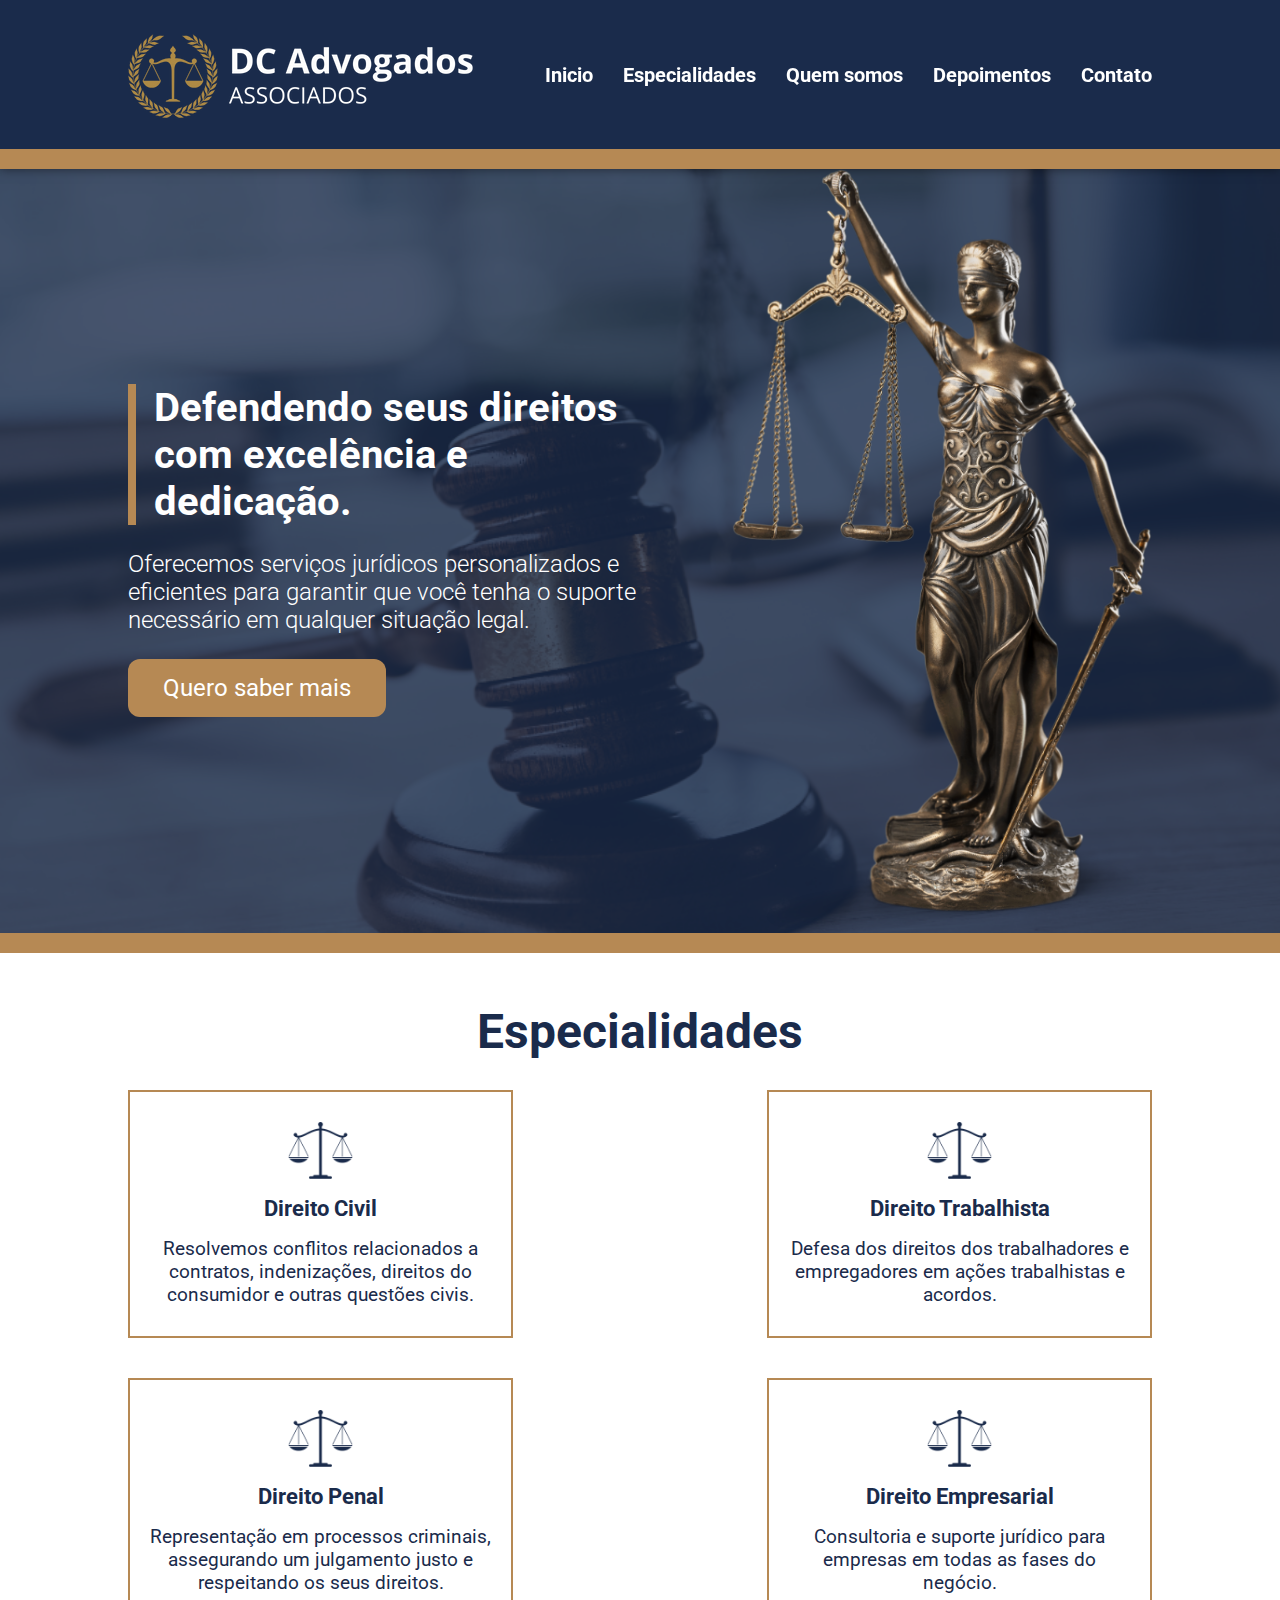
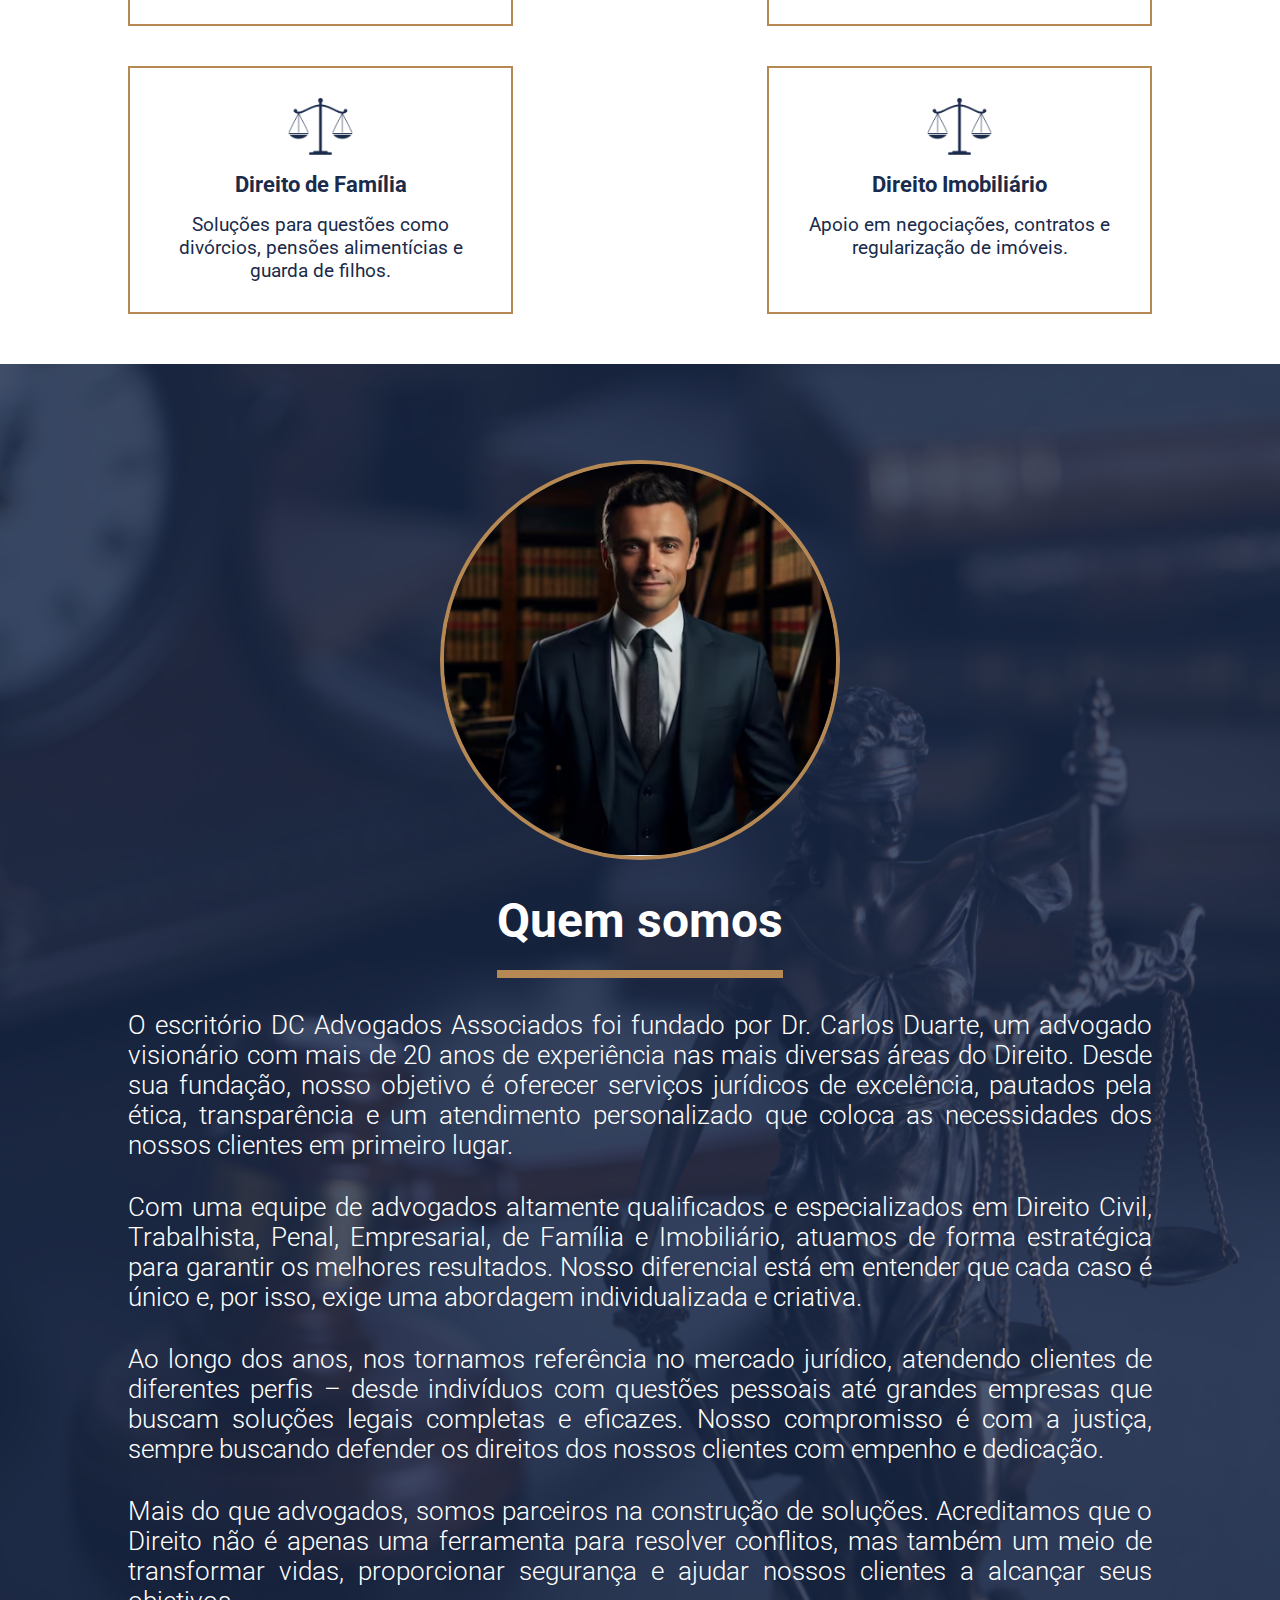
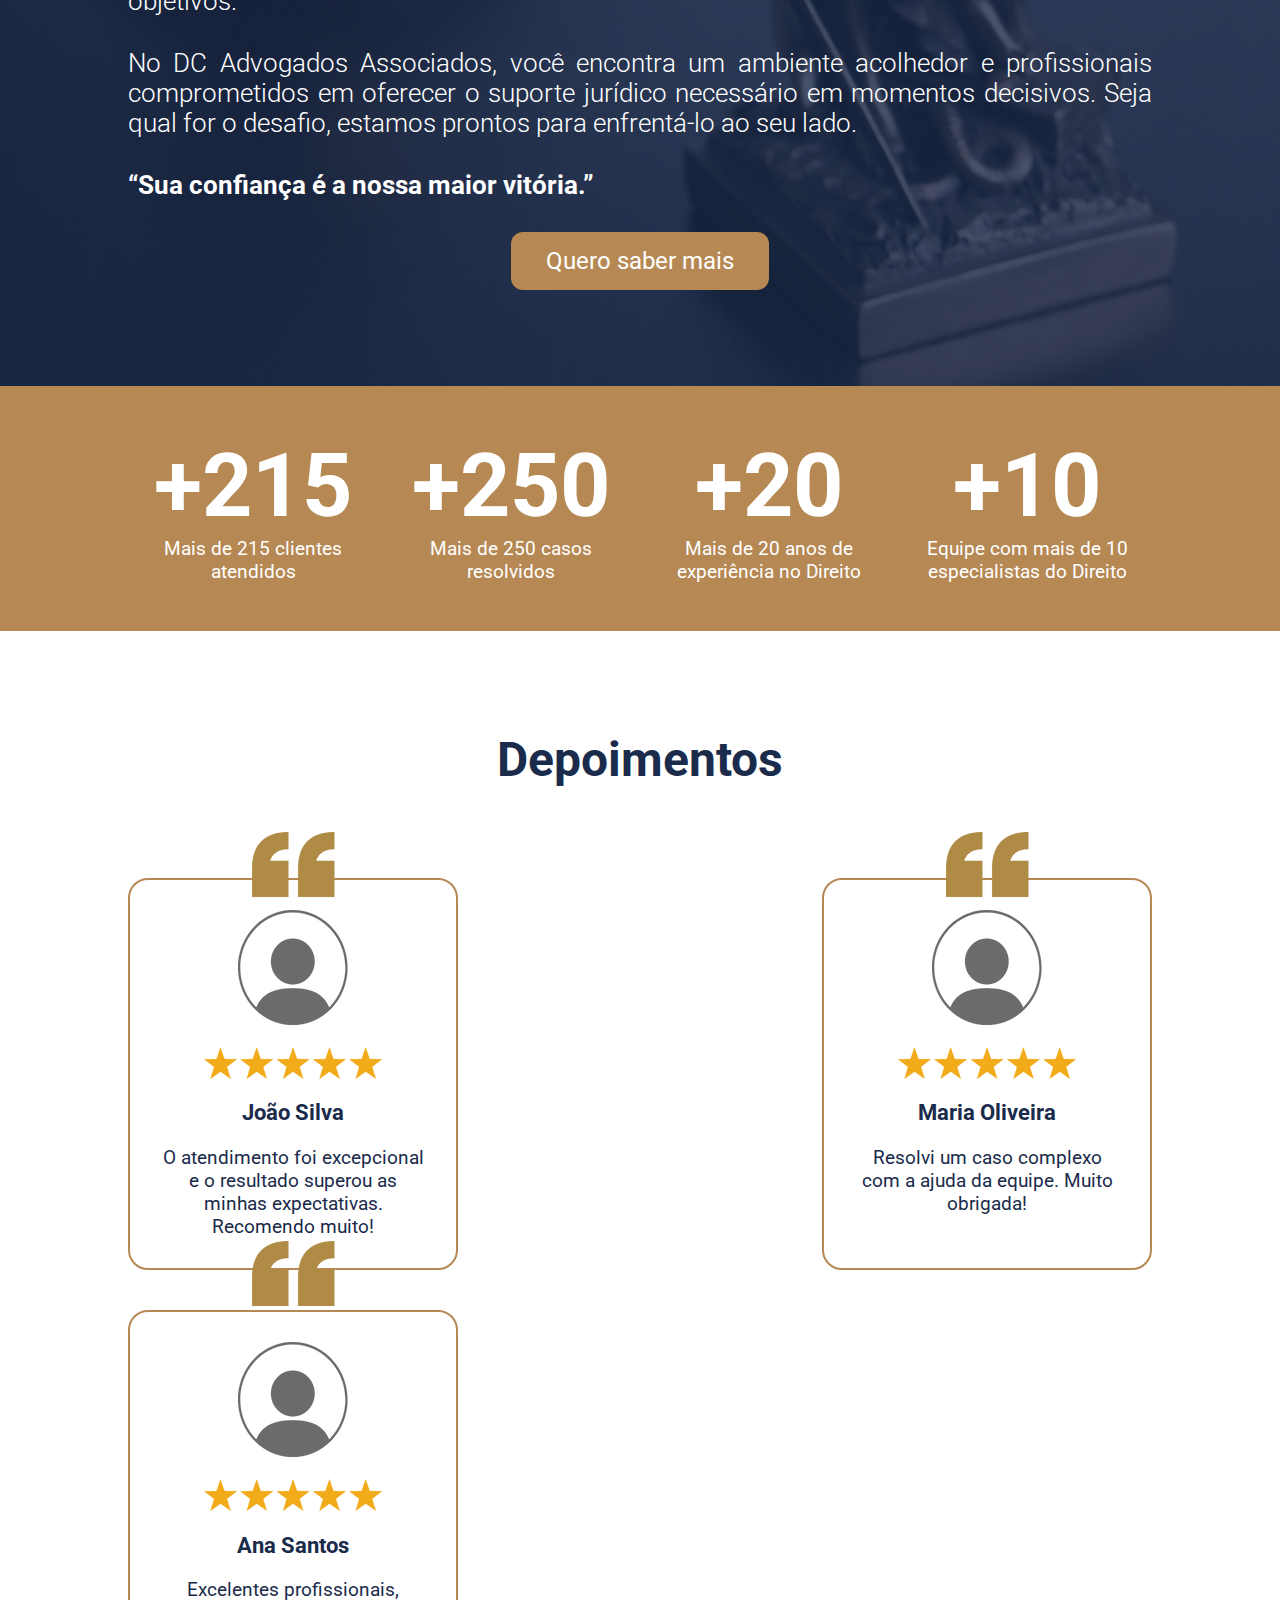
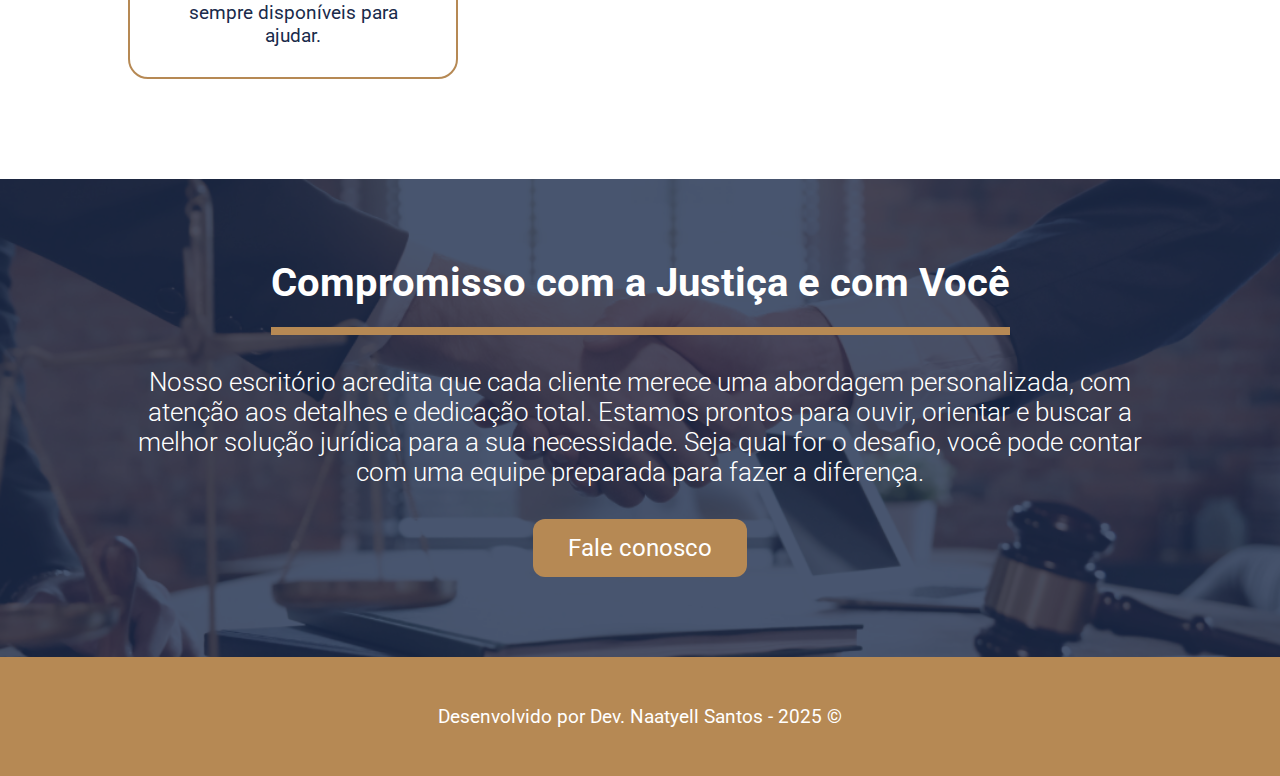
==== index.html @ a54e4b60 "meu primeiro commit" ====
<!DOCTYPE html>
<html lang="pt-BR">
  <head>
    <meta charset="UTF-8" />
    <meta name="viewport" content="width=device-width, initial-scale=1.0" />
    <title>DC Advogados Associados</title>
    <link rel="preconnect" href="https://fonts.googleapis.com" />
    <link rel="preconnect" href="https://fonts.gstatic.com" crossorigin />
    <link
      href="https://fonts.googleapis.com/css2?family=Roboto:ital,wght@0,100..900;1,100..900&display=swap"
      rel="stylesheet"
    />
    <link rel="stylesheet" href="style.css" />
  </head>
  <body>
    <div class="container-global">
      <!-- header - cabeçalho -->
      <header>
        <div class="header-container">
          <img src="./assets/logo.png" alt="logomarca" />
          <nav>
            <ul>
              <li><a href="#banner">Inicio</a></li>
              <li><a href="#especialidades">Especialidades</a></li>
              <li><a href="#foto-advogado">Quem somos</a></li>
              <li><a href="#depoimentos">Depoimentos</a></li>
              <li><a href="./pages/contato/index.html">Contato</a></li>
            </ul>
          </nav>
        </div>
      </header>

      <!-- banner -->

      <section class="container-section-banner" id="banner">
        <div class="container-div-banner">
          <div class="container-content-banner">
            <h1 class="title">
              Defendendo seus direitos com excelência e dedicação.
            </h1>
            <p class="description">
              Oferecemos serviços jurídicos personalizados e eficientes para
              garantir que você tenha o suporte necessário em qualquer situação
              legal.
            </p>
            <a href="#" class="btn-whatsapp">Quero saber mais</a>
          </div>
          <img
            id="image-justice"
            src="./assets/justica.png"
            alt="estatua justiça"
          />
        </div>
      </section>

      <!-- Especialidades -->

      <section class="container-section-specialties" id="especialidades">
        <div class="container-div-specialties">
          <h2 id="title-specialties">Especialidades</h2>
          <div class="container-cards-specialties">
            <div class="cards">
              <img src="./assets/balanca.png" alt="balanca" />
              <h3>Direito Civil</h3>
              <p>
                Resolvemos conflitos relacionados a contratos, indenizações,
                direitos do consumidor e outras questões civis.
              </p>
            </div>
            <div class="cards">
              <img src="./assets/balanca.png" alt="balanca" />
              <h3>Direito Trabalhista</h3>
              <p>
                Defesa dos direitos dos trabalhadores e empregadores em ações
                trabalhistas e acordos.
              </p>
            </div>
            <div class="cards">
              <img src="./assets/balanca.png" alt="balanca" />
              <h3>Direito Penal</h3>
              <p>
                Representação em processos criminais, assegurando um julgamento
                justo e respeitando os seus direitos.
              </p>
            </div>
            <div class="cards">
              <img src="./assets/balanca.png" alt="balanca" />
              <h3>Direito Empresarial</h3>
              <p>
                Consultoria e suporte jurídico para empresas em todas as fases
                do negócio.
              </p>
            </div>
            <div class="cards">
              <img src="./assets/balanca.png" alt="balanca" />
              <h3>Direito de Família</h3>
              <p>
                Soluções para questões como divórcios, pensões alimentícias e
                guarda de filhos.
              </p>
            </div>
            <div class="cards">
              <img src="./assets/balanca.png" alt="balanca" />
              <h3>Direito Imobiliário</h3>
              <p>Apoio em negociações, contratos e regularização de imóveis.</p>
            </div>
          </div>
        </div>
      </section>

      <!-- Quem somos -->

      <section class="container-section-about-us">
        <div class="container-div-about-us">
          <img src="assets/advogado.png" alt="advogado" id="foto-advogado" />
          <h2>Quem somos</h2>
          <p>
            O escritório DC Advogados Associados foi fundado por Dr. Carlos
            Duarte, um advogado visionário com mais de 20 anos de experiência
            nas mais diversas áreas do Direito. Desde sua fundação, nosso
            objetivo é oferecer serviços jurídicos de excelência, pautados pela
            ética, transparência e um atendimento personalizado que coloca as
            necessidades dos nossos clientes em primeiro lugar.
          </p>
          <p>
            Com uma equipe de advogados altamente qualificados e especializados
            em Direito Civil, Trabalhista, Penal, Empresarial, de Família e
            Imobiliário, atuamos de forma estratégica para garantir os melhores
            resultados. Nosso diferencial está em entender que cada caso é único
            e, por isso, exige uma abordagem individualizada e criativa.
          </p>
          <p>
            Ao longo dos anos, nos tornamos referência no mercado jurídico,
            atendendo clientes de diferentes perfis – desde indivíduos com
            questões pessoais até grandes empresas que buscam soluções legais
            completas e eficazes. Nosso compromisso é com a justiça, sempre
            buscando defender os direitos dos nossos clientes com empenho e
            dedicação.
          </p>
          <p>
            Mais do que advogados, somos parceiros na construção de soluções.
            Acreditamos que o Direito não é apenas uma ferramenta para resolver
            conflitos, mas também um meio de transformar vidas, proporcionar
            segurança e ajudar nossos clientes a alcançar seus objetivos.
          </p>
          <p>
            No DC Advogados Associados, você encontra um ambiente acolhedor e
            profissionais comprometidos em oferecer o suporte jurídico
            necessário em momentos decisivos. Seja qual for o desafio, estamos
            prontos para enfrentá-lo ao seu lado.
          </p>
          <p id="ultima-frase">“Sua confiança é a nossa maior vitória.”</p>
          <a href="#" class="btn-whatsapp">Quero saber mais</a>
        </div>
      </section>

      <!-- números -->

      <section class="container-section-numbers">
        <div class="container-div-numbers">
          <div class="cards-numbers">
            <h3>+215</h3>
            <p>Mais de 215 clientes atendidos</p>
          </div>

          <div class="cards-numbers">
            <h3>+250</h3>
            <p>Mais de 250 casos resolvidos</p>
          </div>

          <div class="cards-numbers">
            <h3>+20</h3>
            <p>Mais de 20 anos de experiência no Direito</p>
          </div>

          <div class="cards-numbers">
            <h3>+10</h3>
            <p>Equipe com mais de 10 especialistas do Direito</p>
          </div>
        </div>
      </section>

      <!-- Depoimentos -->

      <section class="container-section-testimonials" id="depoimentos">
        <div class="container-div-testimonials">
          <h2>Depoimentos</h2>
          <div class="container-cards-testimonials">
            <div class="card-testimonials">
              <img src="assets/aspas.png" alt="aspas" class="aspas" />
              <img src="assets/usuario.png" alt="usuário" />
              <img src="assets/estrelas.png" alt="estrelas" />
              <h3>João Silva</h3>
              <p>
                O atendimento foi excepcional e o resultado superou as minhas
                expectativas. Recomendo muito!
              </p>
            </div>

            <div class="card-testimonials">
              <img src="assets/aspas.png" alt="aspas" class="aspas" />
              <img src="assets/usuario.png" alt="usuário" />
              <img src="assets/estrelas.png" alt="estrelas" />
              <h3>Maria Oliveira</h3>
              <p>
                Resolvi um caso complexo com a ajuda da equipe. Muito obrigada!
              </p>
            </div>

            <div class="card-testimonials">
              <img src="assets/aspas.png" alt="aspas" class="aspas" />
              <img src="assets/usuario.png" alt="usuário" />
              <img src="assets/estrelas.png" alt="estrelas" />
              <h3>Ana Santos</h3>
              <p>Excelentes profissionais, sempre disponíveis para ajudar.</p>
            </div>
          </div>
        </div>
      </section>

      <!-- Ultimo banner -->

      <section class="container-section-last-banner">
        <div class="container-div-last-banner">
          <h2>Compromisso com a Justiça e com Você</h2>
          <p>
            Nosso escritório acredita que cada cliente merece uma abordagem
            personalizada, com atenção aos detalhes e dedicação total. Estamos
            prontos para ouvir, orientar e buscar a melhor solução jurídica para
            a sua necessidade. Seja qual for o desafio, você pode contar com uma
            equipe preparada para fazer a diferença.
          </p>
          <a href="#" class="btn-whatsapp">Fale conosco</a>
        </div>
      </section>

      <!-- Footer - rodapé -->

      <footer>
        <p>Desenvolvido por Dev. Naatyell Santos - 2025 ©</p>
      </footer>
    </div>
  </body>
</html>
---- style.css ----
* {
  margin: 0;
  padding: 0;
  box-sizing: border-box;
}

body {
  font-family: "Roboto", sans-serif;
}

/* header */

header {
  background-color: #1a2b4b;
  display: flex;
  justify-content: center;
  padding: 30px 0px;
  border-bottom: 20px solid #b68954;
  position: fixed;
  width: 100%;
  z-index: 99;
  top: 0;
  right: 0;
  left: 0;
box-shadow: 0 0 10px rgba(0, 0, 0, 0.5);
}

nav ul li a {
  color: white;
  text-decoration: none;
  font-size: 20px;
  font-weight: bold;
}

nav ul li a:hover {
  color: #b68954;
  border-top: 5px solid #b68954;
  border-bottom: 5px solid #b68954;
  padding: 8px 0px;
  transition: 0.4s ease;
}

nav ul {
  display: flex;
  gap: 30px;
  list-style: none;
}

.header-container {
  display: flex;
  flex-direction: row;
  justify-content: space-between;
  align-items: center;
  width: 80%;
}

/* banner */

.container-section-banner {
  background-image: url("./assets/banner1.png");
  display: flex;
  background-size: cover;
  justify-content: center;
  position: relative;
  border-bottom: 20px solid #b68954;
  padding-top: 169px;
}

.container-section-banner::before {
  content: "";
  width: 100%;
  height: 100%;
  background-color: rgba(26, 43, 75, 0.8);
  position: absolute;
  top: 0;
  left: 0;
  bottom: 0;
  right: 0;
}

.container-div-banner {
  display: flex;
  flex-direction: row;
  justify-content: space-between;
  align-items: center;
  width: 80%;
  z-index: 1;
}

.container-content-banner {
  display: flex;
  flex-direction: column;
  gap: 25px;
  width: 50%;
}

#image-justice {
  width: 420px;
}

.title {
  color: white;
  font-size: 40px;
  border-left: 8px solid #b68954;
  padding-left: 18px;
  font-weight: bold;
}

.description {
  font-size: 24px;
  color: white;
  font-weight: 300;
}

.btn-whatsapp {
  text-decoration: none;
  color: white;
  font-size: 24px;
  background-color: #b68954;
  padding: 15px 35px;
  border-radius: 12px;
  width: fit-content;
}

.btn-whatsapp:hover {
  background-color: #c5a179;
}

/* especialidades */

.container-section-specialties {
  display: flex;
  justify-content: center;
}

.container-div-specialties {
  width: 80%;
  display: flex;
  flex-direction: column;
  align-items: center;
  padding: 50px 0;
  gap: 30px;
}

#title-specialties {
  font-size: 3rem;
  color: #1a2b4b;
}

.container-cards-specialties {
  display: flex;
  flex-wrap: wrap;
  justify-content: space-between;
  gap: 40px;
}

.cards {
  width: 385px;
  border: 2px solid #b68954;
  display: flex;
  flex-direction: column;
  align-items: center;
  padding: 30px 20px;
  gap: 1rem;
}

.cards img {
  width: 65px;
}

.cards h3 {
  font-size: 1.4rem;
  color: #1a2b4b;
}

.cards p {
  text-align: center;
  font-size: 1.2rem;
  color: #1a2b4b;
}

/* Quem somos */

.container-section-about-us {
  background-image: url("./assets/banner-sobre-mim.png");
  display: flex;
  justify-content: center;
  padding: 6rem 0;
  background-size: cover;
  position: relative;
}

.container-section-about-us::before {
  content: "";
  width: 100%;
  height: 100%;
  background-color: rgba(26, 43, 75, 0.8);
  position: absolute;
  top: 0;
  left: 0;
  bottom: 0;
  right: 0;
}

.container-div-about-us {
  width: 80%;
  display: flex;
  flex-direction: column;
  align-items: center;
  gap: 2rem;
  z-index: 1;
}

.container-div-about-us img {
  width: 400px;
  height: 400px;
  border-radius: 100%;
  object-fit: cover;
  border: 4px solid #b68954;
}

.container-div-about-us h2 {
  font-size: 3rem;
  color: white;
  border-bottom: 8px solid #b68954;
  padding-bottom: 1.3rem;
}

.container-div-about-us p {
  font-size: 1.6rem;
  color: white;
  text-align: justify;
  font-weight: 300;
}

#ultima-frase {
  width: 100%;
  font-weight: bold;
}

/* números */

.container-section-numbers {
  background-color: #b68954;
  display: flex;
  justify-content: center;
  padding: 3rem 0;
}

.container-div-numbers {
  width: 80%;
  display: flex;
  justify-content: space-between;
  flex-wrap: wrap;
}

.cards-numbers {
  text-align: center;
  width: 250px;
}

.cards-numbers h3 {
  font-size: 5.5rem;
  color: white;
}

.cards-numbers p {
  font-size: 1.2rem;
  color: white;
}

/* Depoimentos */

.container-section-testimonials {
  display: flex;
  justify-content: center;
  padding: 6.25rem 0;
}

.container-div-testimonials {
  width: 80%;
  display: flex;
  flex-direction: column;
  align-items: center;
  gap: 40px;
}

.container-div-testimonials h2 {
  font-size: 3rem;
  color: #1a2b4b;
  margin-bottom: 50px;
}

.container-cards-testimonials {
  width: 100%;
  display: flex;
  justify-content: space-between;
  flex-wrap: wrap;
  gap: 40px;
  position: relative;
}

.card-testimonials {
  border: 2px solid #b68954;
  display: flex;
  flex-direction: column;
  align-items: center;
  width: 330px;
  gap: 1.3rem;
  padding: 30px;
  text-align: center;
  border-radius: 20px;
  position: relative;
}

.card-testimonials h3 {
  font-size: 1.4rem;
  color: #1a2b4b;
}

.card-testimonials p {
  font-size: 1.2rem;
  color: #1a2b4b;
}

.aspas {
  position: absolute;
  bottom: 370px;
}

/* ultimo banner */

.container-section-last-banner {
  background-image: url(./assets/banner-aperto-maos.png);
  background-size: cover;
  color: white;
  display: flex;
  justify-content: center;
  padding: 5rem 0;
  position: relative;
}

.container-section-last-banner:before {
  content: "";
  width: 100%;
  height: 100%;
  background-color: rgba(26, 43, 75, 0.8);
  position: absolute;
  top: 0;
  left: 0;
  bottom: 0;
  right: 0;
}

.container-div-last-banner {
  width: 80%;
  display: flex;
  flex-direction: column;
  align-items: center;
  gap: 2rem;
  z-index: 1;
}

.container-div-last-banner h2 {
  font-size: 2.5rem;
  font-weight: bold;
  border-bottom: 8px solid #b68954;
  padding-bottom: 1.3rem;
}

.container-div-last-banner p {
  text-align: center;
  font-size: 1.6rem;
  font-weight: 300;
}

/* footer */

footer {
  background-color: #b68954;
  color: white;
  padding: 3rem 0;
}

footer p {
  text-align: center;
  font-size: 1.2rem;
}
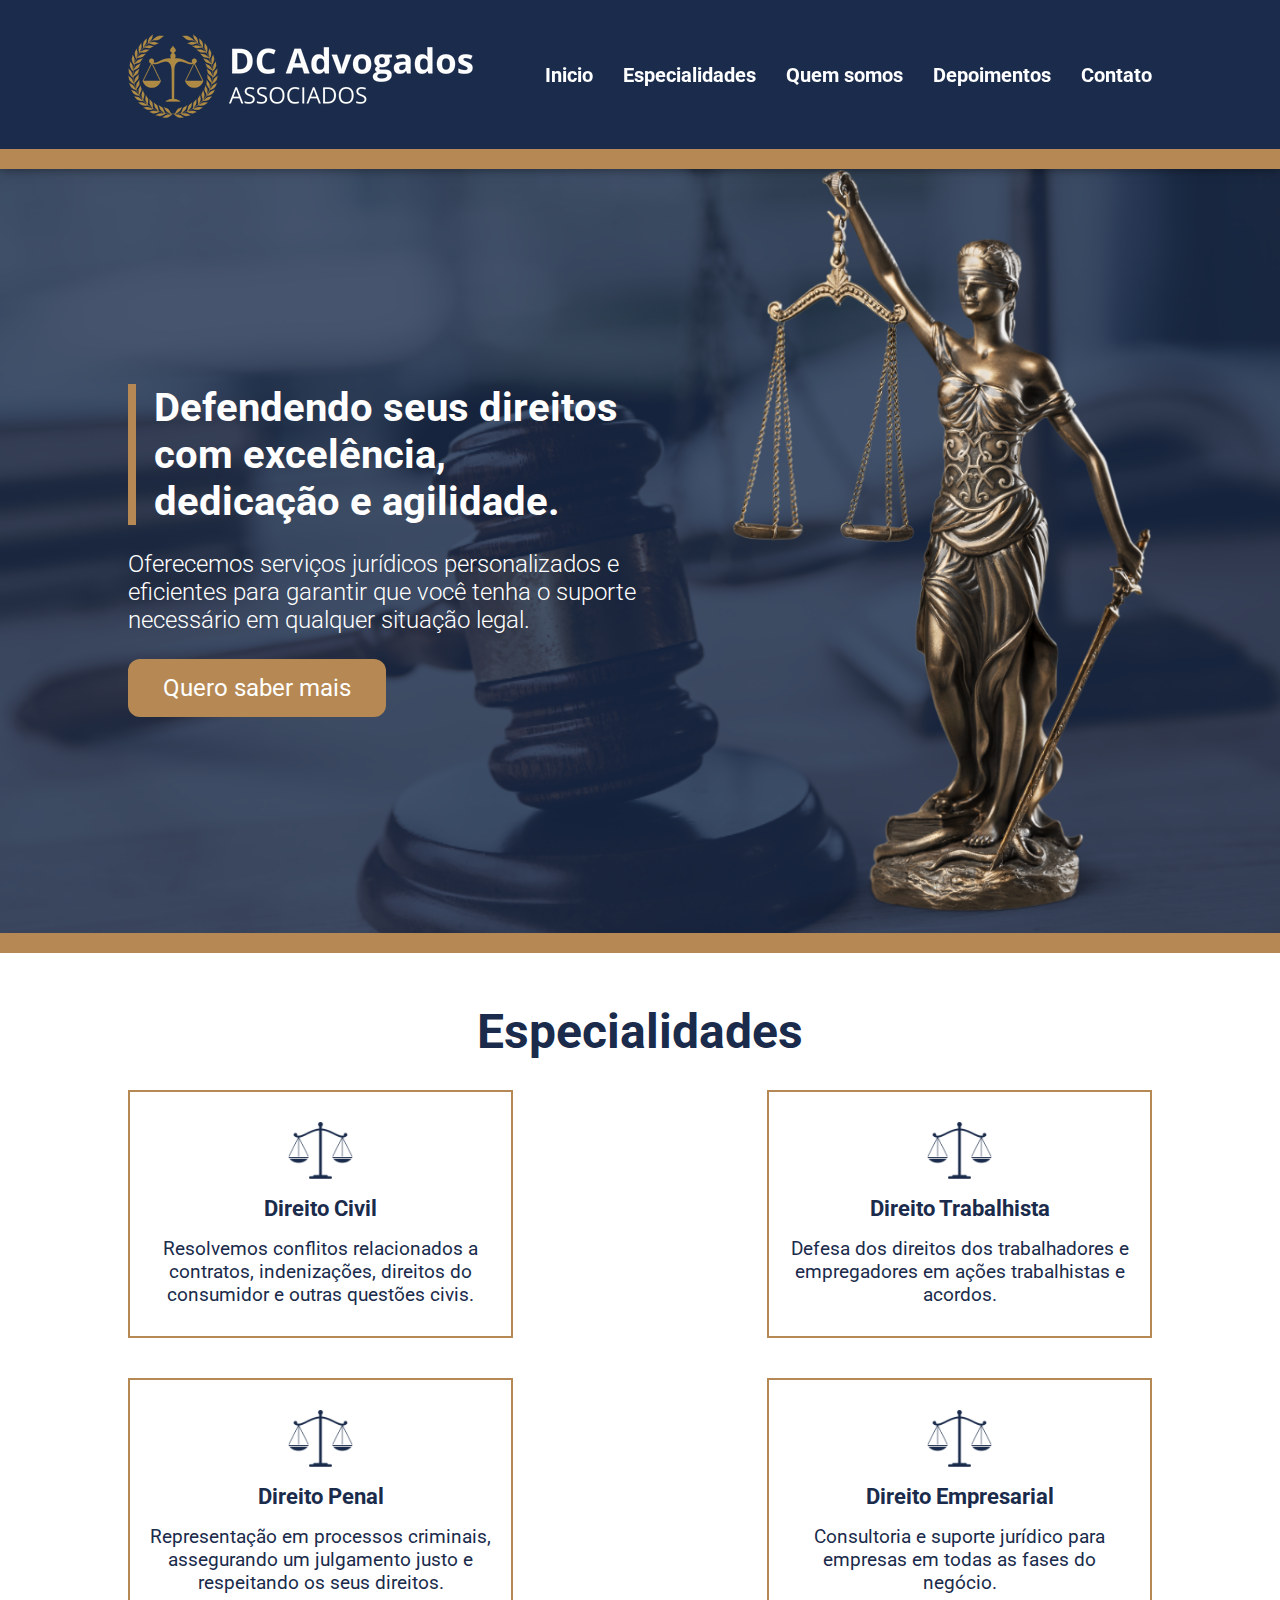
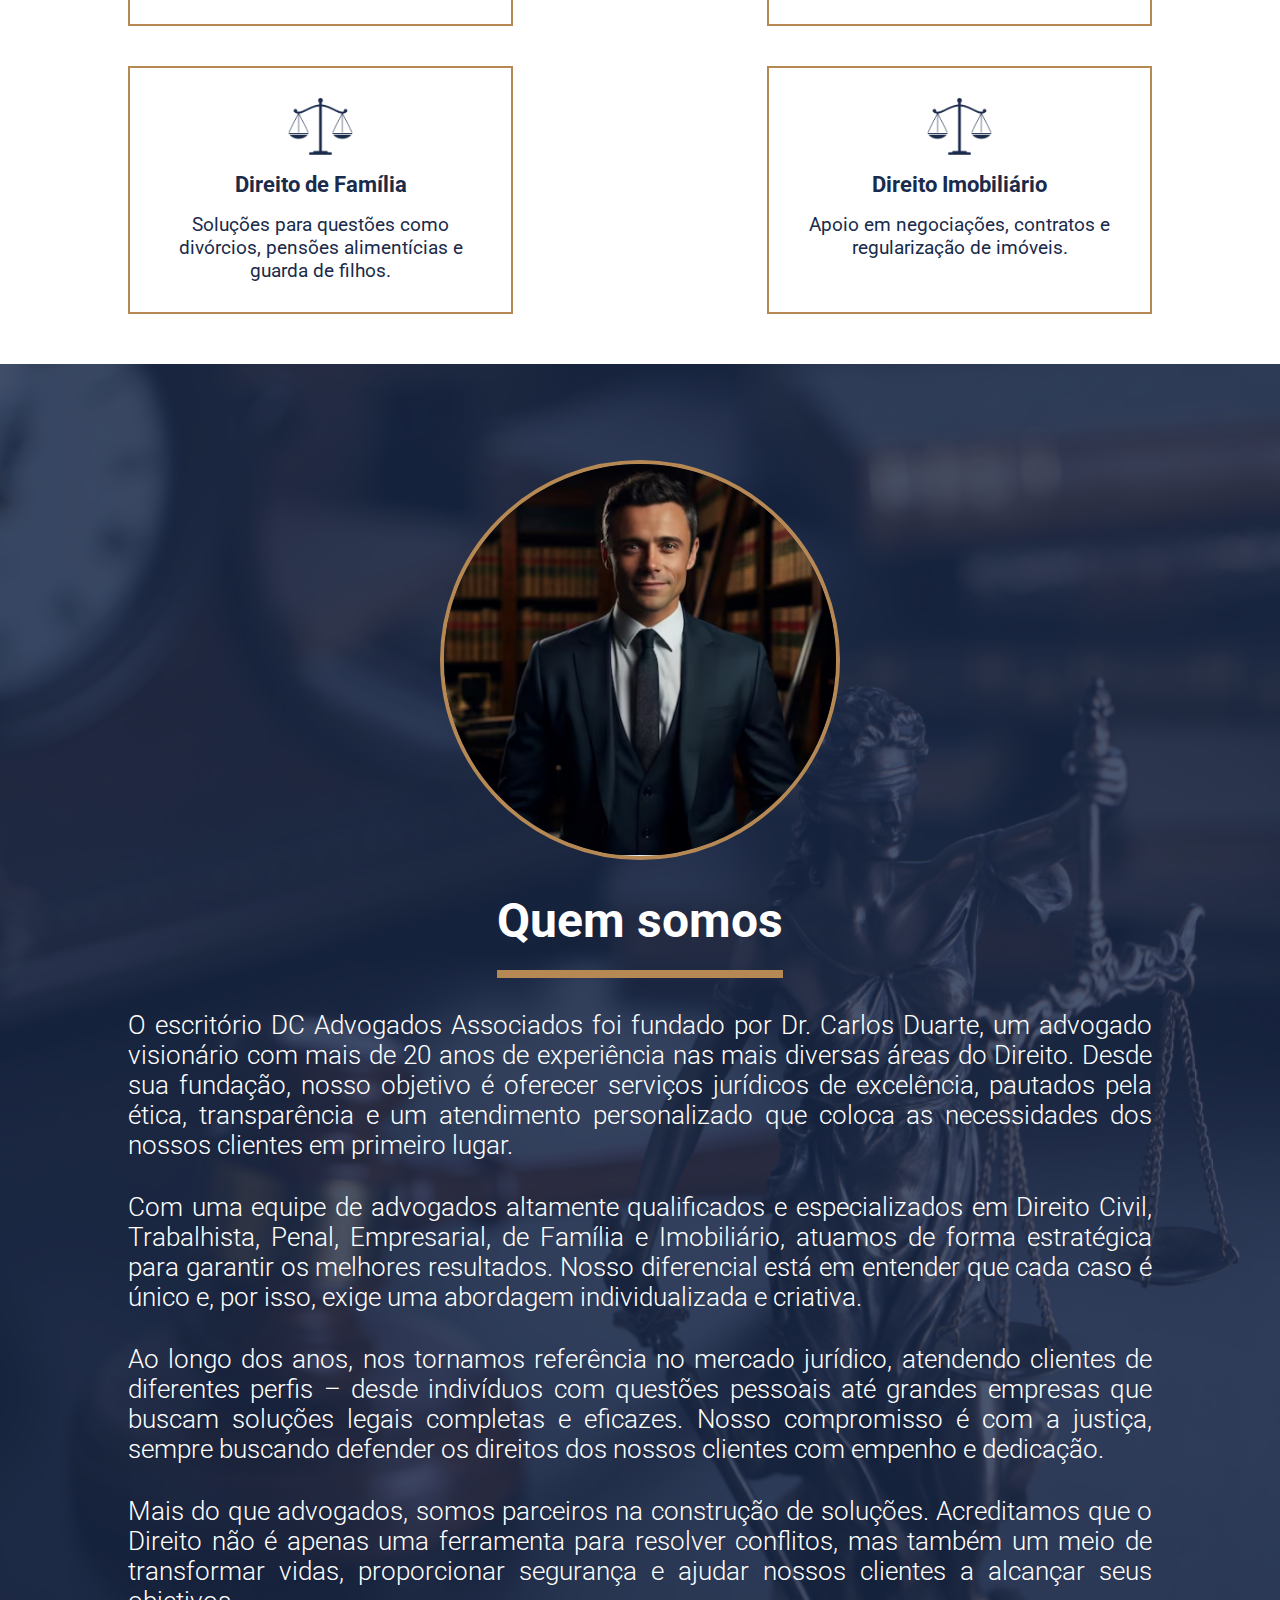
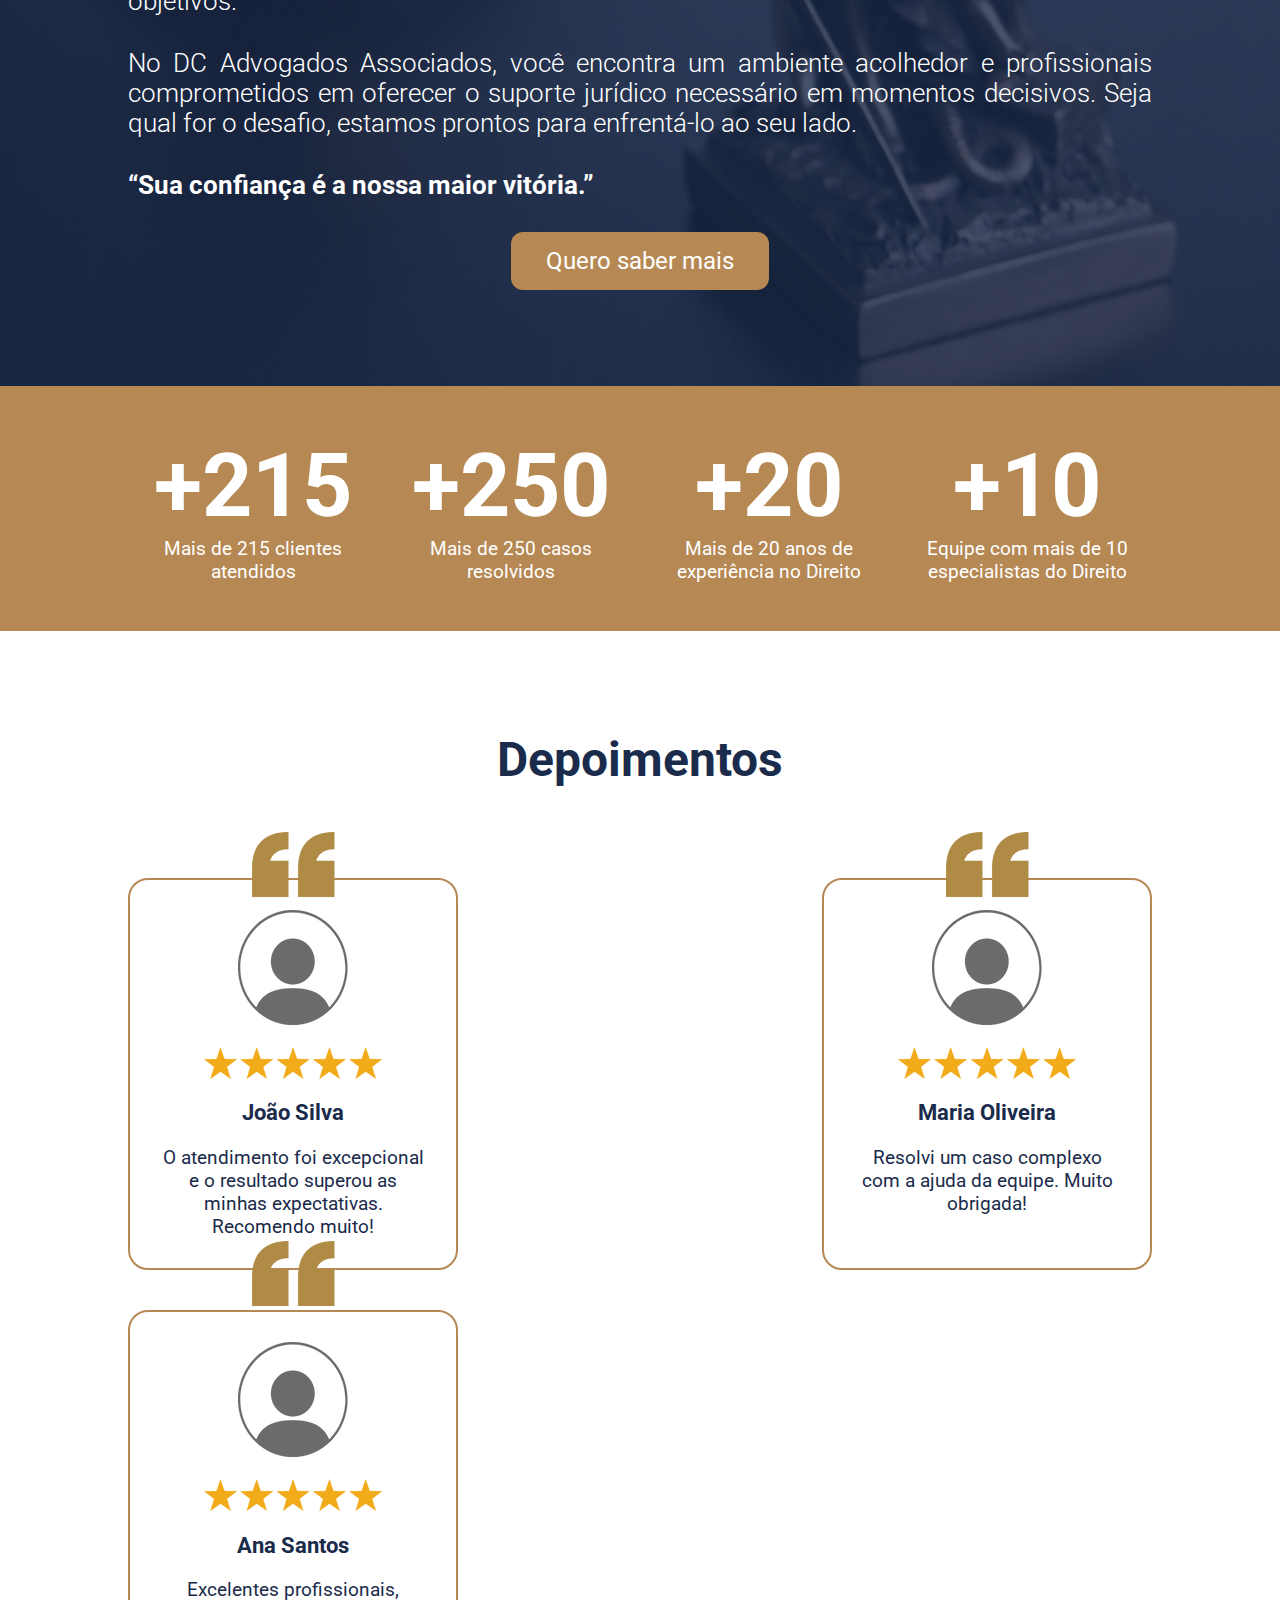
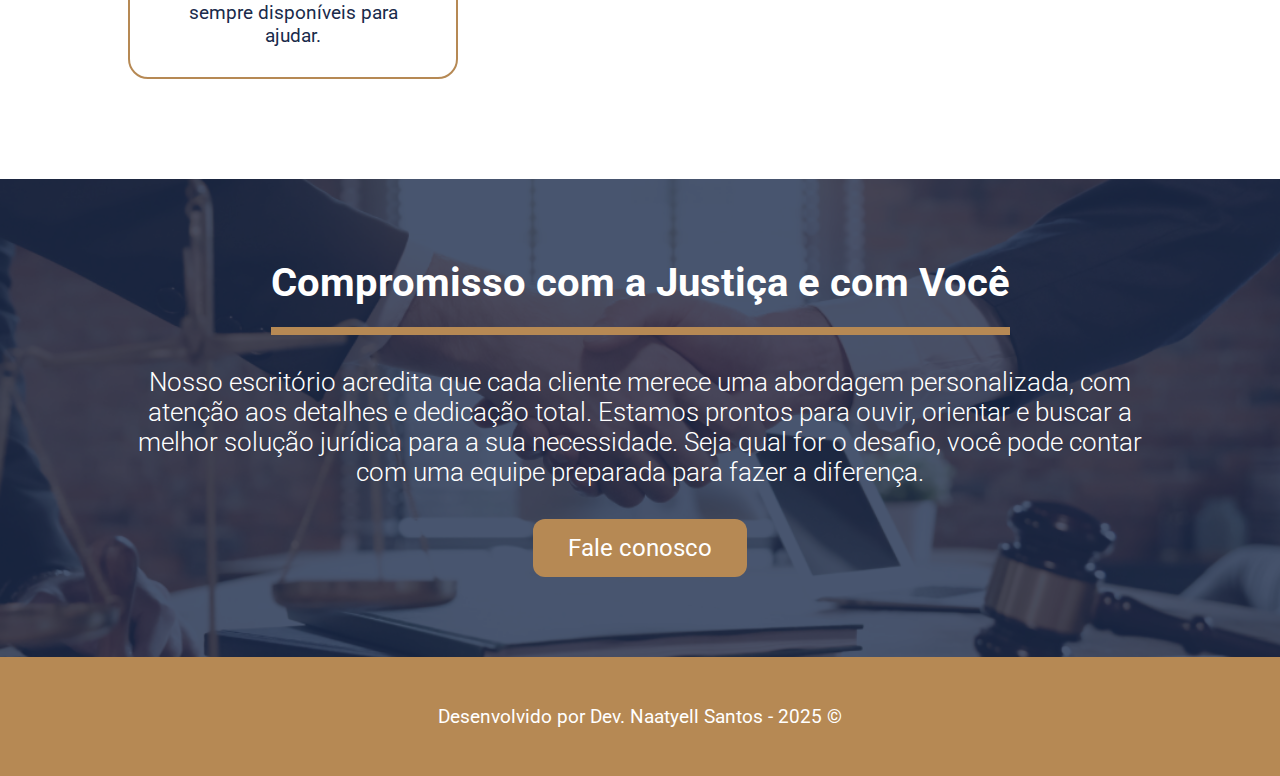
==== commit 9ddc8570: "alteração no título da pagina no banner principal" ====
--- a/index.html
+++ b/index.html
@@ -36,7 +36,7 @@
         <div class="container-div-banner">
           <div class="container-content-banner">
             <h1 class="title">
-              Defendendo seus direitos com excelência e dedicação.
+              Defendendo seus direitos com excelência, dedicação e agilidade.
             </h1>
             <p class="description">
               Oferecemos serviços jurídicos personalizados e eficientes para
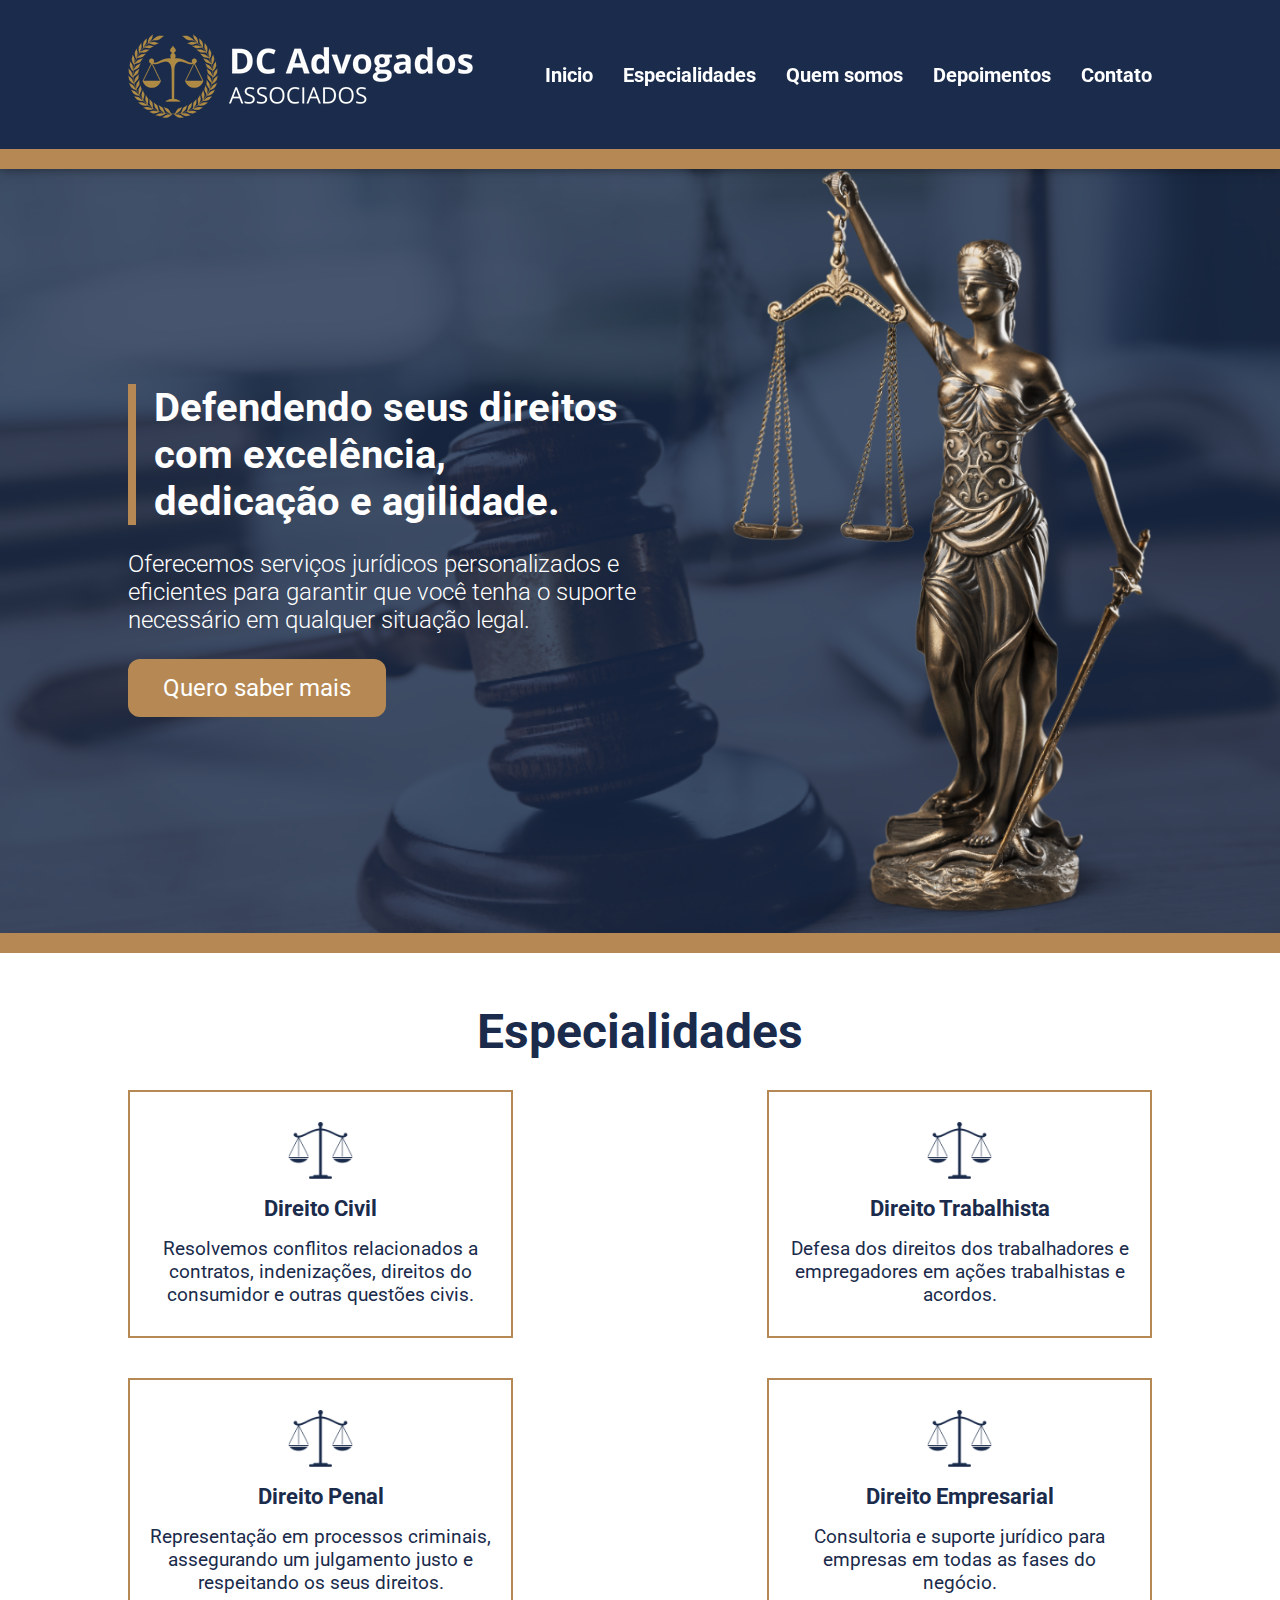
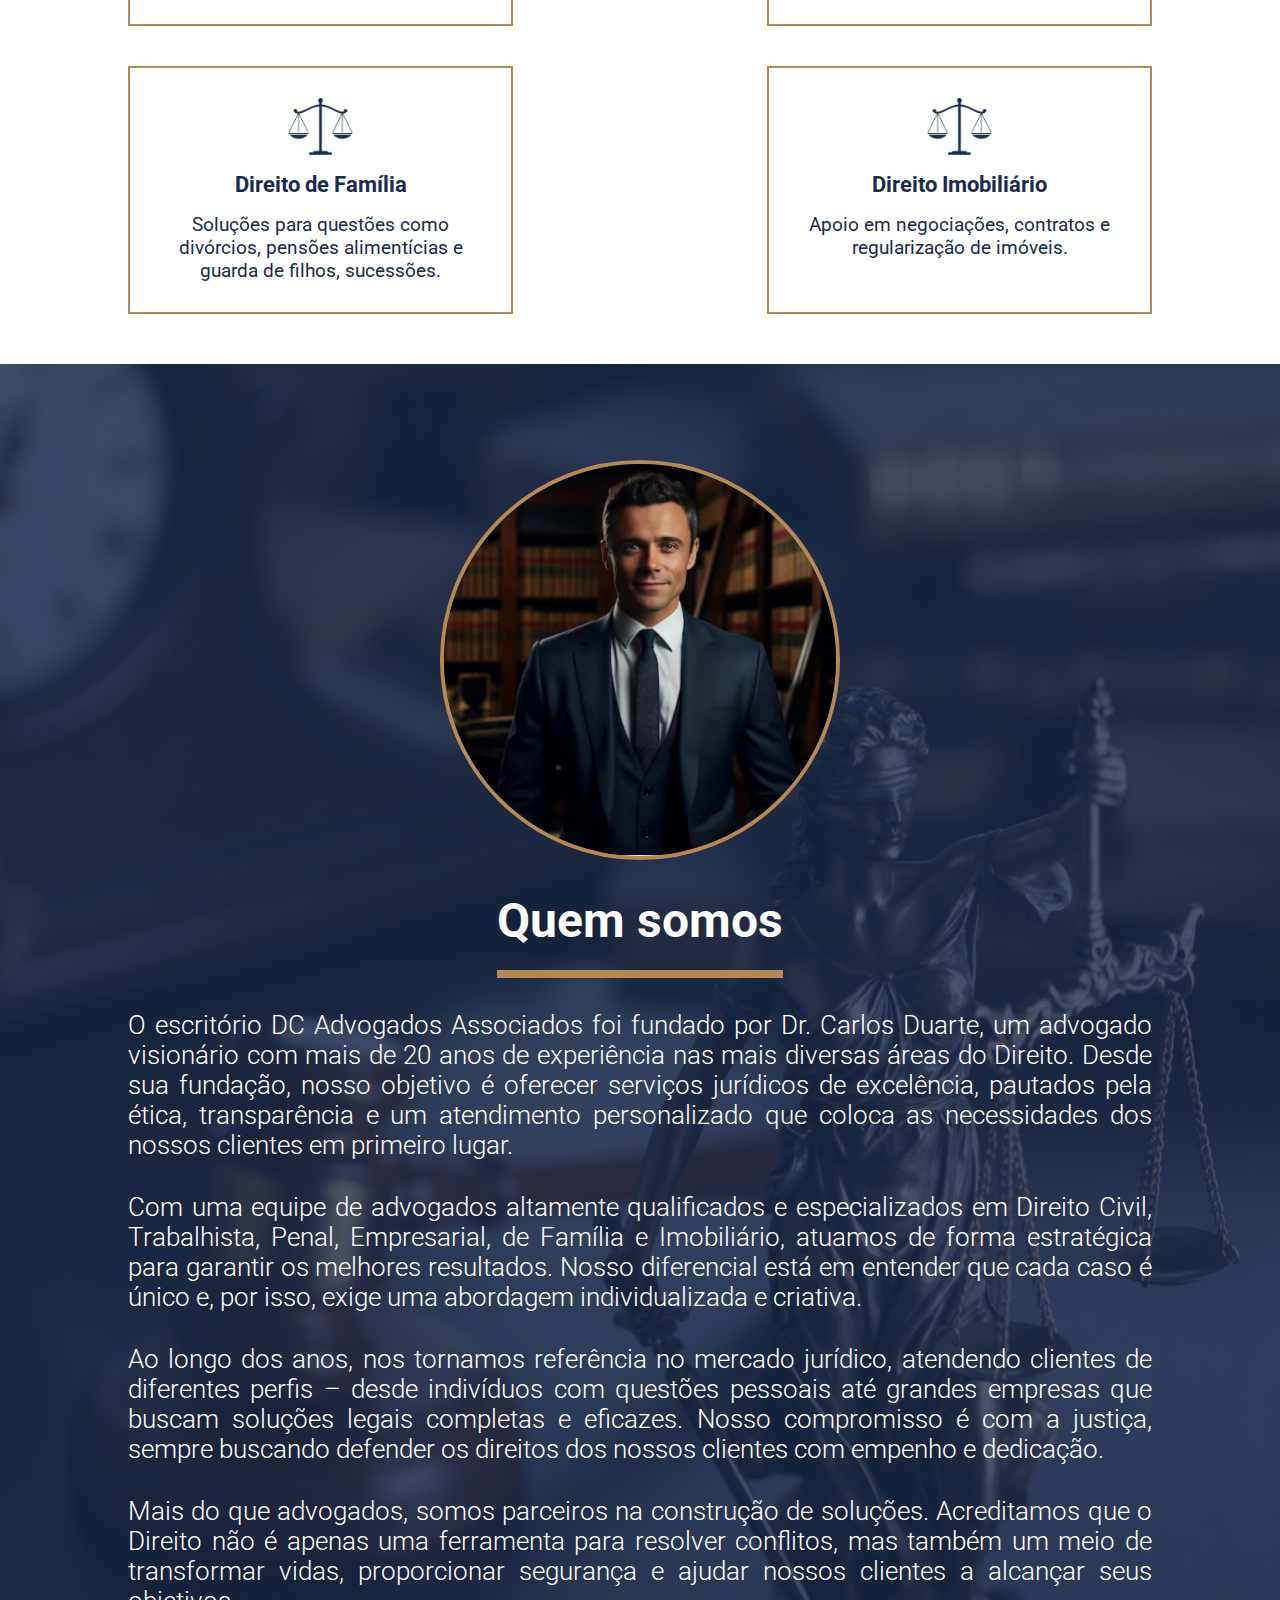
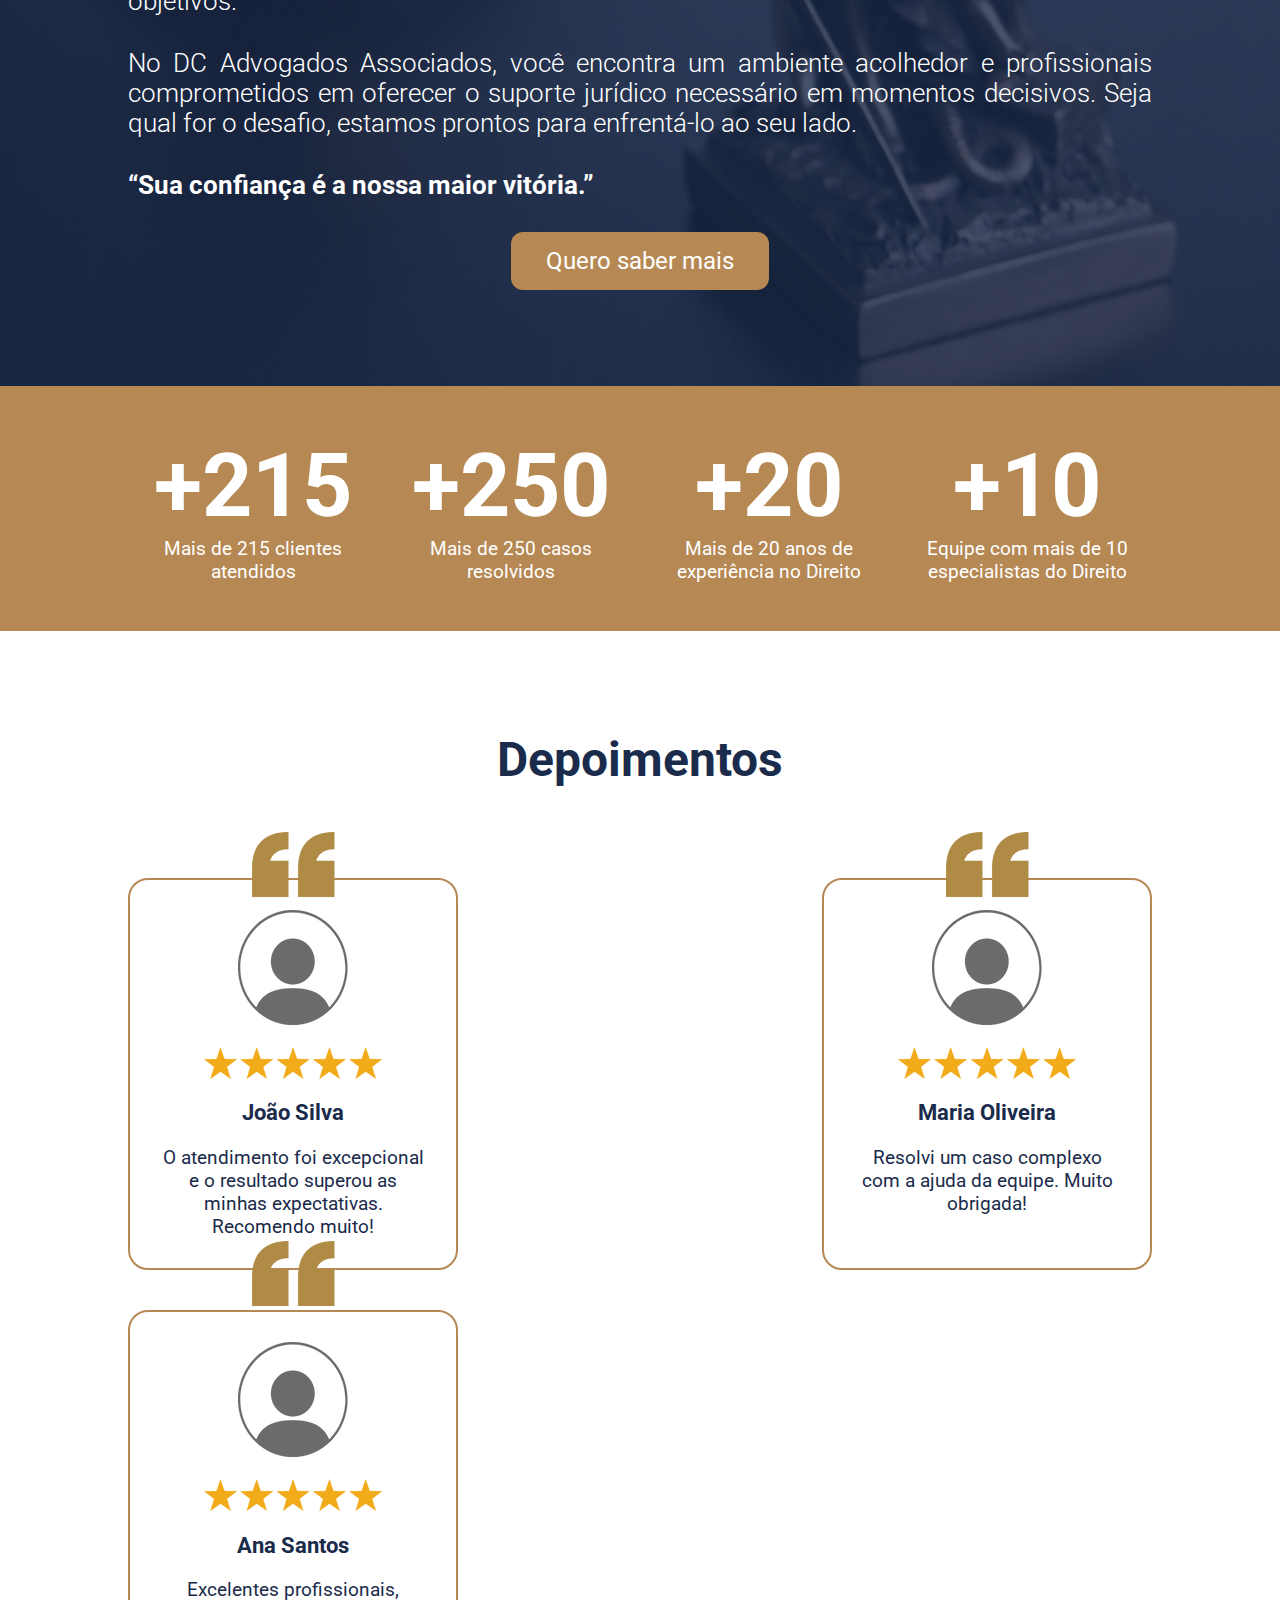
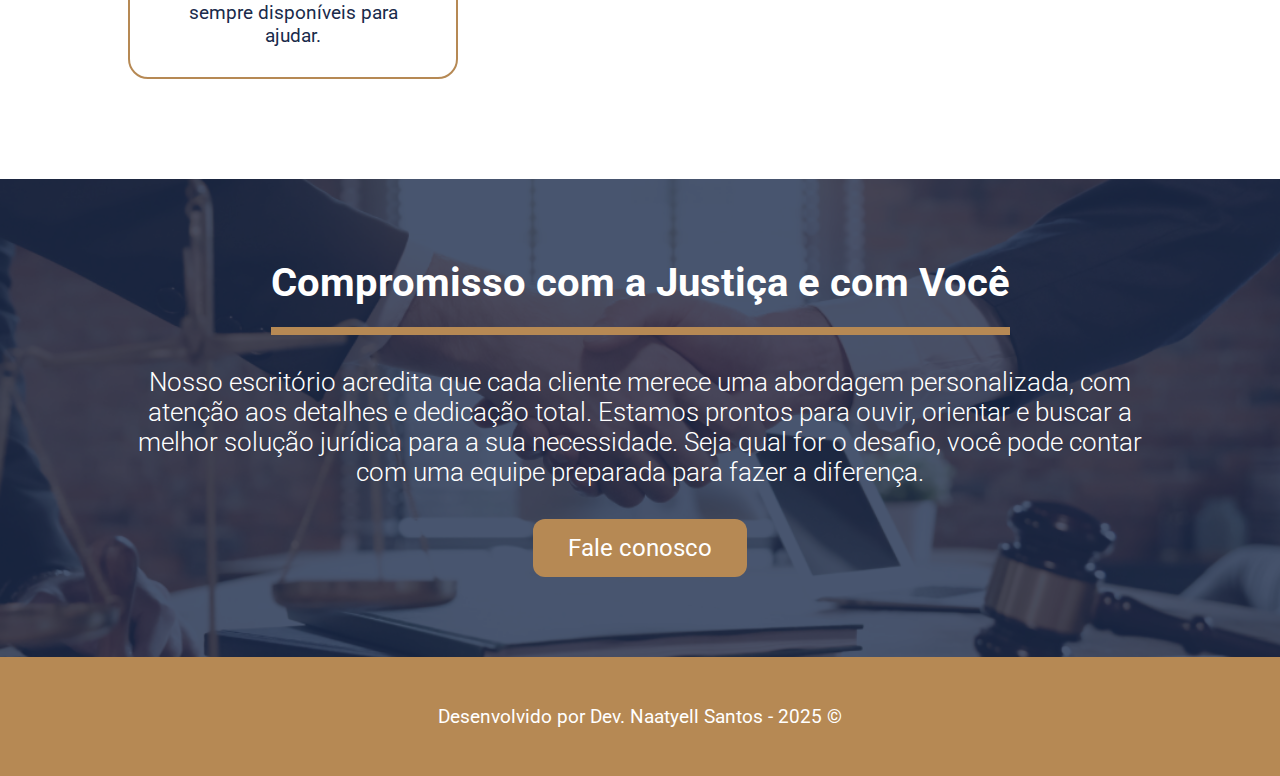
==== commit e14f7149: "alteração no texto no direito de família" ====
--- a/index.html
+++ b/index.html
@@ -96,7 +96,7 @@
               <h3>Direito de Família</h3>
               <p>
                 Soluções para questões como divórcios, pensões alimentícias e
-                guarda de filhos.
+                guarda de filhos, sucessões.
               </p>
             </div>
             <div class="cards">
